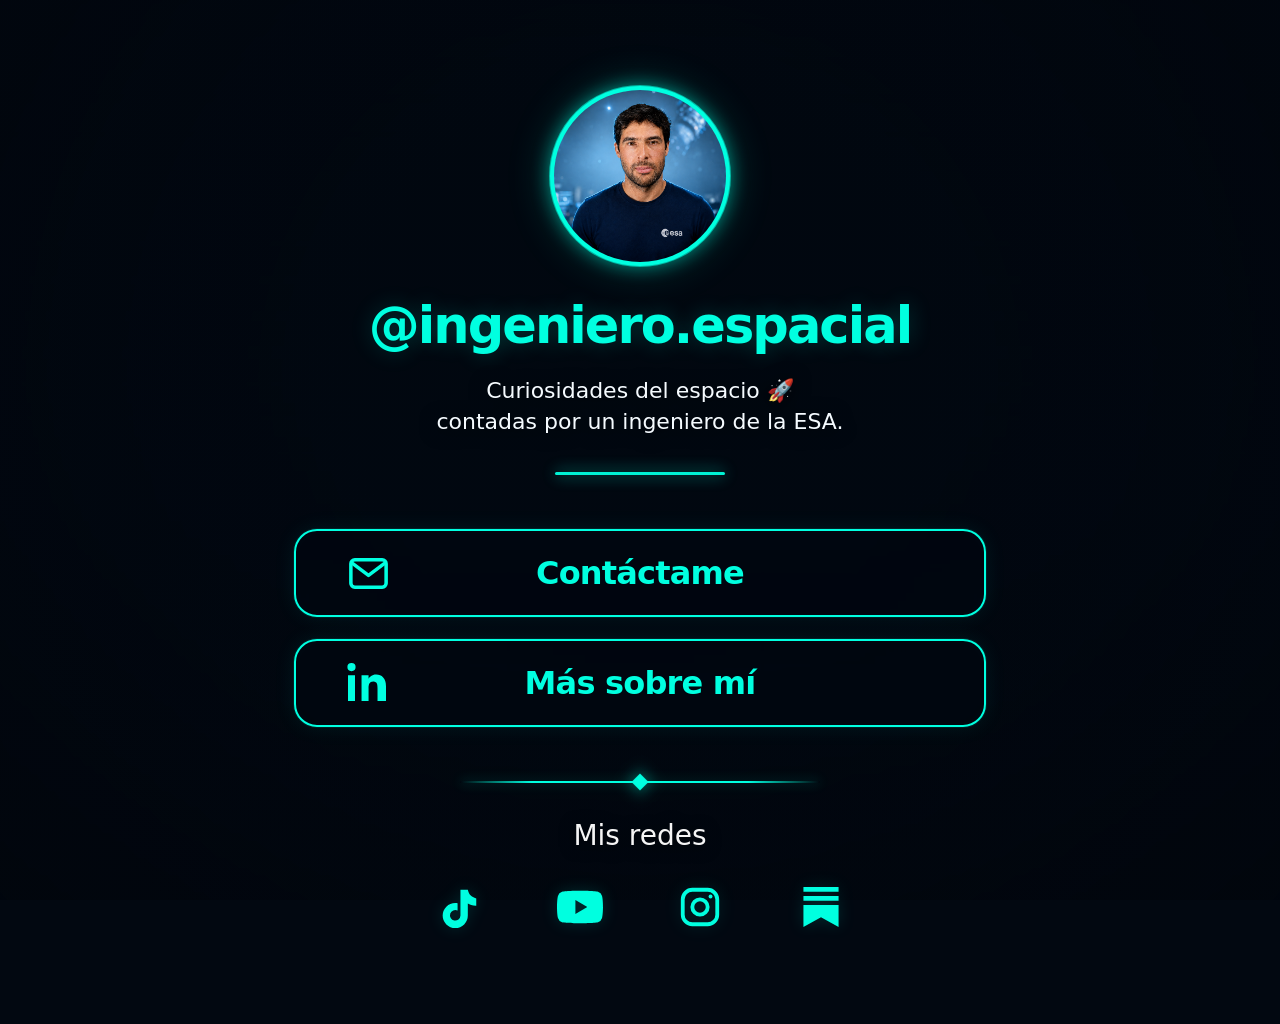
==== index.html @ 64fdab6a "Add files via upload" ====
<!doctype html>
<html lang="es">
<head>
  <meta charset="utf-8" />
  <meta name="viewport" content="width=device-width,initial-scale=1,viewport-fit=cover" />
  <meta name="theme-color" content="#020811" />
  <title>Ingeniero Espacial · Links</title>
  <meta name="description" content="Curiosidades del espacio contadas por un ingeniero de la ESA." />
  <link rel="icon" href="assets/favicon.svg" type="image/svg+xml" />

  <style>
    :root{
      --cyan:#00ffe0;
      --bg:#020811;
      --white:#f5fbff;
      --muted:rgba(245,251,255,.86);
      --cyan-soft:rgba(0,255,224,.12);
      --cyan-glow:rgba(0,255,224,.35);
    }

    *{box-sizing:border-box}
    html,body{min-height:100%;margin:0}

    body{
      min-height:100svh;
      font-family:Inter,ui-sans-serif,system-ui,-apple-system,BlinkMacSystemFont,"Segoe UI",Roboto,Arial,sans-serif;
      color:var(--white);
      background:var(--bg);
      overflow-x:hidden;
    }

    .space-bg{
      position:fixed;
      inset:0;
      z-index:-2;
      background:
        linear-gradient(180deg,rgba(0,5,12,.02) 0%,rgba(0,5,12,.06) 42%,rgba(0,5,12,.18) 100%),
        url("assets/space-bg.png") center top/cover no-repeat;
      transform:translateZ(0);
    }

    .space-bg::after{
      content:"";
      position:absolute;
      inset:0;
      background:
        radial-gradient(circle at 50% 42%,transparent 0 34%,rgba(0,4,10,.08) 60%,rgba(0,4,10,.35) 100%),
        linear-gradient(180deg,rgba(0,0,0,.08),rgba(0,0,0,.02) 58%,rgba(0,0,0,.08));
      pointer-events:none;
    }

    .page{
      width:min(760px,100%);
      min-height:100svh;
      margin:0 auto;
      padding:clamp(72px,8vh,118px) 34px 88px;
      display:flex;
      flex-direction:column;
      align-items:center;
      text-align:center;
    }

    .avatar-shell{
      width:clamp(152px,23vw,206px);
      aspect-ratio:1;
      border-radius:50%;
      padding:4px;
      background:var(--cyan);
      box-shadow:
        0 0 0 1px rgba(0,255,224,.58),
        0 0 18px rgba(0,255,224,.52),
        0 0 44px rgba(0,255,224,.22);
      flex:0 0 auto;
    }

    .avatar-shell img{
      width:100%;
      height:100%;
      border-radius:50%;
      display:block;
      object-fit:cover;
      object-position:center;
      background:#04121d;
    }

    h1{
      margin:34px 0 0;
      color:var(--cyan);
      font-size:clamp(38px,7vw,62px);
      line-height:1.03;
      font-weight:760;
      letter-spacing:-.038em;
      text-shadow:0 0 22px rgba(0,255,224,.22);
    }

    .bio{
      max-width:610px;
      margin:22px auto 0;
      color:var(--white);
      font-size:clamp(18px,3.5vw,27px);
      line-height:1.45;
      font-weight:430;
      text-shadow:0 2px 18px rgba(0,0,0,.88);
    }

    .accent-line{
      width:170px;
      height:3px;
      margin:34px auto 0;
      border-radius:999px;
      background:var(--cyan);
      box-shadow:0 0 16px rgba(0,255,224,.75);
      opacity:.95;
    }

    .links{
      width:100%;
      margin-top:54px;
      display:flex;
      flex-direction:column;
      gap:22px;
    }

    .main-link{
      min-height:102px;
      width:100%;
      display:grid;
      grid-template-columns:104px 1fr 104px;
      align-items:center;
      padding:0 20px;
      border:2px solid var(--cyan);
      border-radius:26px;
      color:var(--cyan);
      text-decoration:none;
      background:rgba(0,8,18,.18);
      box-shadow:
        inset 0 0 26px rgba(0,255,224,.015),
        0 0 0 1px rgba(0,255,224,.08),
        0 0 22px rgba(0,255,224,.08);
      backdrop-filter:blur(2px);
      -webkit-backdrop-filter:blur(2px);
      transition:transform .18s ease,background .18s ease,box-shadow .18s ease;
    }

    .main-link:hover{
      transform:translateY(-3px);
      background:rgba(0,255,224,.075);
      box-shadow:
        inset 0 0 30px rgba(0,255,224,.035),
        0 0 28px rgba(0,255,224,.2);
    }

    .main-link:active{transform:translateY(0)}

    .main-link .link-icon{
      width:58px;
      height:58px;
      display:flex;
      align-items:center;
      justify-content:center;
      justify-self:center;
      color:var(--cyan);
    }

    .main-link .link-icon svg{
      width:47px;
      height:47px;
      display:block;
      fill:none;
      stroke:currentColor;
      stroke-width:1.8;
      stroke-linecap:round;
      stroke-linejoin:round;
    }

    .main-link .linkedin-icon svg{
      fill:currentColor;
      stroke:none;
      width:48px;
      height:48px;
    }

    .main-link strong{
      grid-column:2;
      font-size:clamp(26px,5vw,39px);
      line-height:1;
      font-weight:650;
      letter-spacing:-.025em;
    }

    .network-divider{
      width:min(360px,65%);
      height:2px;
      margin:54px auto 0;
      position:relative;
      background:linear-gradient(90deg,transparent,var(--cyan) 20%,var(--cyan) 80%,transparent);
      box-shadow:0 0 12px rgba(0,255,224,.32);
    }

    .network-divider::after{
      content:"";
      position:absolute;
      left:50%;
      top:50%;
      width:12px;
      height:12px;
      background:var(--cyan);
      transform:translate(-50%,-50%) rotate(45deg);
      box-shadow:0 0 16px rgba(0,255,224,.7);
    }

    .social-title{
      margin:36px 0 0;
      font-size:clamp(20px,3.5vw,28px);
      font-weight:420;
      color:rgba(255,255,255,.96);
      text-shadow:0 2px 15px rgba(0,0,0,.85);
    }

    .socials{
      width:min(420px,100%);
      margin-top:26px;
      display:flex;
      align-items:center;
      justify-content:space-between;
      gap:24px;
    }

    .social-link{
      width:58px;
      height:58px;
      color:var(--cyan);
      display:flex;
      align-items:center;
      justify-content:center;
      text-decoration:none;
      filter:drop-shadow(0 0 8px rgba(0,255,224,.15));
      transition:transform .16s ease,filter .16s ease;
    }

    .social-link:hover{
      transform:translateY(-3px) scale(1.05);
      filter:drop-shadow(0 0 11px rgba(0,255,224,.55));
    }

    .social-link svg{
      width:46px;
      height:46px;
      fill:currentColor;
      display:block;
    }

    .social-link.instagram svg{
      fill:none;
      stroke:currentColor;
      stroke-width:2;
      stroke-linecap:round;
      stroke-linejoin:round;
    }

    .social-link.linkedin svg{width:43px;height:43px}
    .social-link.substack svg{width:40px;height:40px}

    @media (max-width:560px){
      .page{padding:64px 20px 74px}
      .avatar-shell{width:148px}
      h1{margin-top:28px;font-size:39px}
      .bio{margin-top:18px;font-size:18px;max-width:330px}
      .accent-line{width:118px;margin-top:28px;height:2px}
      .links{margin-top:44px;gap:18px}
      .main-link{
        min-height:82px;
        grid-template-columns:72px 1fr 72px;
        padding:0 12px;
        border-radius:20px;
      }
      .main-link .link-icon{width:46px;height:46px}
      .main-link .link-icon svg{width:38px;height:38px}
      .main-link .linkedin-icon svg{width:39px;height:39px}
      .main-link strong{font-size:27px}
      .network-divider{margin-top:42px;width:56%}
      .social-title{margin-top:28px;font-size:20px}
      .socials{margin-top:22px;width:min(310px,92%);gap:16px}
      .social-link{width:48px;height:48px}
      .social-link svg{width:38px;height:38px}
      .space-bg{background-position:center top}
    }

    @media (min-width:1000px){
      .page{padding-top:86px}
      .avatar-shell{width:180px}
      h1{font-size:51px}
      .bio{font-size:22px}
      .main-link{min-height:88px;border-radius:23px}
      .main-link strong{font-size:32px}
    }

    @media (prefers-reduced-motion:reduce){
      *,*::before,*::after{scroll-behavior:auto!important;transition:none!important}
    }
  </style>
</head>

<body>
  <div class="space-bg" aria-hidden="true"></div>

  <main class="page">
    <div class="avatar-shell">
      <img src="assets/perfil4.png" alt="Ingeniero Espacial" onerror="this.src='assets/profile-placeholder.svg'" />
    </div>

    <h1>@ingeniero.espacial</h1>

    <p class="bio">
      Curiosidades del espacio 🚀<br>
      contadas por un ingeniero de la ESA.
    </p>

    <div class="accent-line" aria-hidden="true"></div>

    <nav class="links" aria-label="Enlaces principales">
      <a class="main-link" href="mailto:rg.juanpa@gmail.com" aria-label="Contáctame por email">
        <span class="link-icon" aria-hidden="true">
          <svg viewBox="0 0 24 24">
            <rect x="3" y="5" width="18" height="14" rx="2"></rect>
            <path d="m4 7 8 6 8-6"></path>
          </svg>
        </span>
        <strong>Contáctame</strong>
      </a>

      <a class="main-link" href="https://www.linkedin.com/in/juanpablorg/" target="_blank" rel="noopener" aria-label="Más sobre mí en LinkedIn">
        <span class="link-icon linkedin-icon" aria-hidden="true">
          <svg viewBox="0 0 24 24">
            <path d="M5.5 8.1H2V21h3.5V8.1ZM3.75 2A2.05 2.05 0 1 0 3.75 6.1 2.05 2.05 0 0 0 3.75 2ZM21 13.6c0-3.9-2.1-5.8-4.9-5.8-2.25 0-3.25 1.25-3.82 2.12V8.1H8.77V21h3.51v-6.4c0-1.68.32-3.3 2.4-3.3 2.05 0 2.08 1.92 2.08 3.4V21H21v-7.4Z"/>
          </svg>
        </span>
        <strong>Más sobre mí</strong>
      </a>
    </nav>

    <div class="network-divider" aria-hidden="true"></div>
    <div class="social-title">Mis redes</div>

    <nav class="socials" aria-label="Redes sociales">
      <a class="social-link" href="https://www.tiktok.com/@ingenieroespacial" target="_blank" rel="noopener" aria-label="TikTok">
        <svg viewBox="0 0 24 24" aria-hidden="true">
          <path d="M16.6 3c.48 2.38 1.84 3.8 4.4 4.53v3.8c-1.84.05-3.45-.51-4.4-1.13v6.24A6.56 6.56 0 1 1 10.04 9.9c.42 0 .83.04 1.22.11v3.87a2.73 2.73 0 1 0 1.5 2.56V3h3.84Z"/>
        </svg>
      </a>

      <a class="social-link" href="https://www.youtube.com/@Ingeniero.Espacial" target="_blank" rel="noopener" aria-label="YouTube">
        <svg viewBox="0 0 24 24" aria-hidden="true">
          <path d="M23.5 6.2a3 3 0 0 0-2.12-2.12C19.5 3.58 12 3.58 12 3.58s-7.5 0-9.38.5A3 3 0 0 0 .5 6.2C0 8.08 0 12 0 12s0 3.92.5 5.8a3 3 0 0 0 2.12 2.12c1.88.5 9.38.5 9.38.5s7.5 0 9.38-.5a3 3 0 0 0 2.12-2.12C24 15.92 24 12 24 12s0-3.92-.5-5.8ZM9.6 15.6V8.4l6.23 3.6L9.6 15.6Z"/>
        </svg>
      </a>

      <a class="social-link instagram" href="https://www.instagram.com/ingeniero.espacial/" target="_blank" rel="noopener" aria-label="Instagram">
        <svg viewBox="0 0 24 24" aria-hidden="true">
          <rect x="3" y="3" width="18" height="18" rx="5"></rect>
          <circle cx="12" cy="12" r="4"></circle>
          <circle cx="17.5" cy="6.5" r="1" fill="currentColor" stroke="none"></circle>
        </svg>
      </a>

      <a class="social-link substack" href="https://ingenieroespacial.substack.com/" target="_blank" rel="noopener" aria-label="Substack">
        <svg viewBox="0 0 24 24" aria-hidden="true">
          <path d="M22.54 0H1.46v2.84h21.08V0ZM22.54 5.41H1.46v2.83h21.08V5.41ZM1.46 10.81V24L12 18.08 22.54 24V10.81H1.46Z"/>
        </svg>
      </a>
    </nav>
  </main>
</body>
</html>
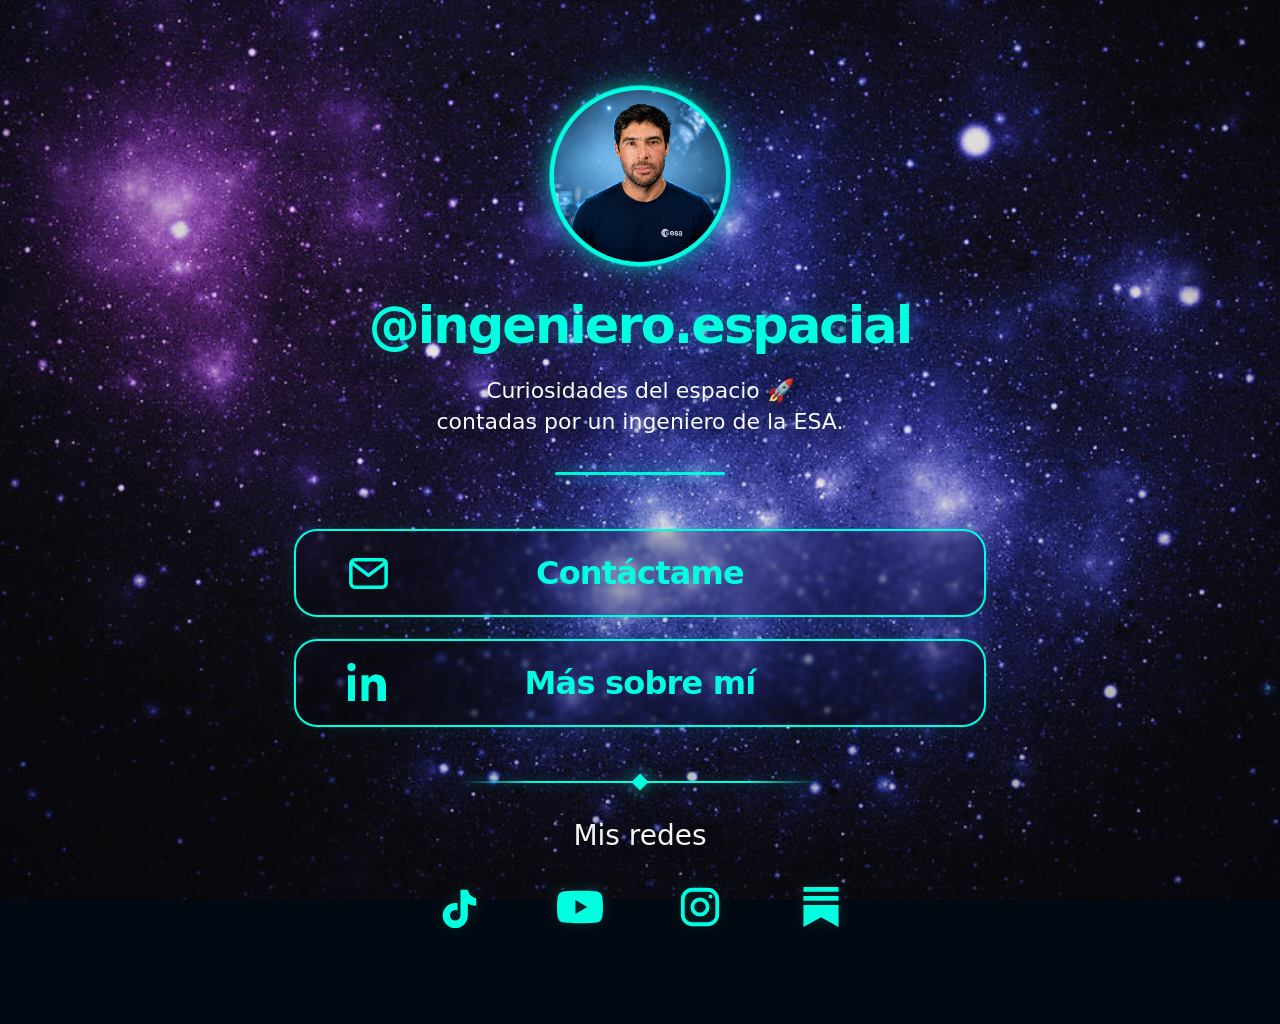
==== commit 4e7e09b7: "Add files via upload" ====
--- a/index.html
+++ b/index.html
@@ -35,7 +35,7 @@
       z-index:-2;
       background:
         linear-gradient(180deg,rgba(0,5,12,.02) 0%,rgba(0,5,12,.06) 42%,rgba(0,5,12,.18) 100%),
-        url("assets/space-bg.png") center top/cover no-repeat;
+        url("assets/space-bg.jpg") center top/cover no-repeat;
       transform:translateZ(0);
     }
 
@@ -262,28 +262,100 @@
     .social-link.substack svg{width:40px;height:40px}
 
     @media (max-width:560px){
-      .page{padding:64px 20px 74px}
-      .avatar-shell{width:148px}
-      h1{margin-top:28px;font-size:39px}
-      .bio{margin-top:18px;font-size:18px;max-width:330px}
-      .accent-line{width:118px;margin-top:28px;height:2px}
-      .links{margin-top:44px;gap:18px}
+      .page{
+        padding:clamp(42px,12vw,64px) clamp(12px,5vw,20px) 64px;
+      }
+      .avatar-shell{width:clamp(118px,39vw,148px)}
+      h1{
+        margin-top:clamp(20px,7vw,28px);
+        font-size:clamp(28px,10.2vw,39px);
+        line-height:1.04;
+        letter-spacing:-.045em;
+        max-width:100%;
+        overflow-wrap:anywhere;
+      }
+      .bio{
+        margin-top:clamp(12px,4.5vw,18px);
+        font-size:clamp(15px,4.7vw,18px);
+        line-height:1.42;
+        max-width:min(330px,94vw);
+      }
+      .accent-line{
+        width:clamp(90px,31vw,118px);
+        margin-top:clamp(22px,7vw,28px);
+        height:2px;
+      }
+      .links{
+        margin-top:clamp(30px,11vw,44px);
+        gap:clamp(14px,4.5vw,18px);
+      }
       .main-link{
-        min-height:82px;
-        grid-template-columns:72px 1fr 72px;
-        padding:0 12px;
-        border-radius:20px;
-      }
-      .main-link .link-icon{width:46px;height:46px}
-      .main-link .link-icon svg{width:38px;height:38px}
-      .main-link .linkedin-icon svg{width:39px;height:39px}
-      .main-link strong{font-size:27px}
-      .network-divider{margin-top:42px;width:56%}
-      .social-title{margin-top:28px;font-size:20px}
-      .socials{margin-top:22px;width:min(310px,92%);gap:16px}
-      .social-link{width:48px;height:48px}
-      .social-link svg{width:38px;height:38px}
+        min-height:clamp(70px,21vw,82px);
+        grid-template-columns:clamp(54px,18vw,72px) 1fr clamp(54px,18vw,72px);
+        padding:0 clamp(8px,3vw,12px);
+        border-radius:clamp(16px,5vw,20px);
+      }
+      .main-link .link-icon{
+        width:clamp(38px,12vw,46px);
+        height:clamp(38px,12vw,46px);
+      }
+      .main-link .link-icon svg{
+        width:clamp(31px,10vw,38px);
+        height:clamp(31px,10vw,38px);
+      }
+      .main-link .linkedin-icon svg{
+        width:clamp(32px,10.5vw,39px);
+        height:clamp(32px,10.5vw,39px);
+      }
+      .main-link strong{
+        font-size:clamp(21px,7.1vw,27px);
+        white-space:nowrap;
+      }
+      .network-divider{
+        margin-top:clamp(32px,11vw,42px);
+        width:56%;
+      }
+      .social-title{
+        margin-top:clamp(22px,7vw,28px);
+        font-size:clamp(17px,5.2vw,20px);
+      }
+      .socials{
+        margin-top:clamp(16px,5.7vw,22px);
+        width:min(310px,94%);
+        gap:clamp(8px,4vw,16px);
+      }
+      .social-link{
+        width:clamp(38px,12.5vw,48px);
+        height:clamp(38px,12.5vw,48px);
+      }
+      .social-link svg{
+        width:clamp(30px,10vw,38px);
+        height:clamp(30px,10vw,38px);
+      }
+      .social-link.substack svg{
+        width:clamp(28px,9vw,36px);
+        height:clamp(28px,9vw,36px);
+      }
       .space-bg{background-position:center top}
+    }
+
+    @media (max-width:390px){
+      .page{padding-left:12px;padding-right:12px}
+      h1{font-size:clamp(27px,9.5vw,35px)}
+      .bio{max-width:92vw}
+      .main-link{border-width:1.5px}
+      .main-link strong{font-size:clamp(20px,6.8vw,25px)}
+      .socials{width:min(280px,92%)}
+    }
+
+    @media (max-width:340px){
+      h1{font-size:28px}
+      .main-link{
+        grid-template-columns:48px 1fr 48px;
+        min-height:66px;
+      }
+      .main-link strong{font-size:20px}
+      .bio{font-size:14px}
     }
 
     @media (min-width:1000px){
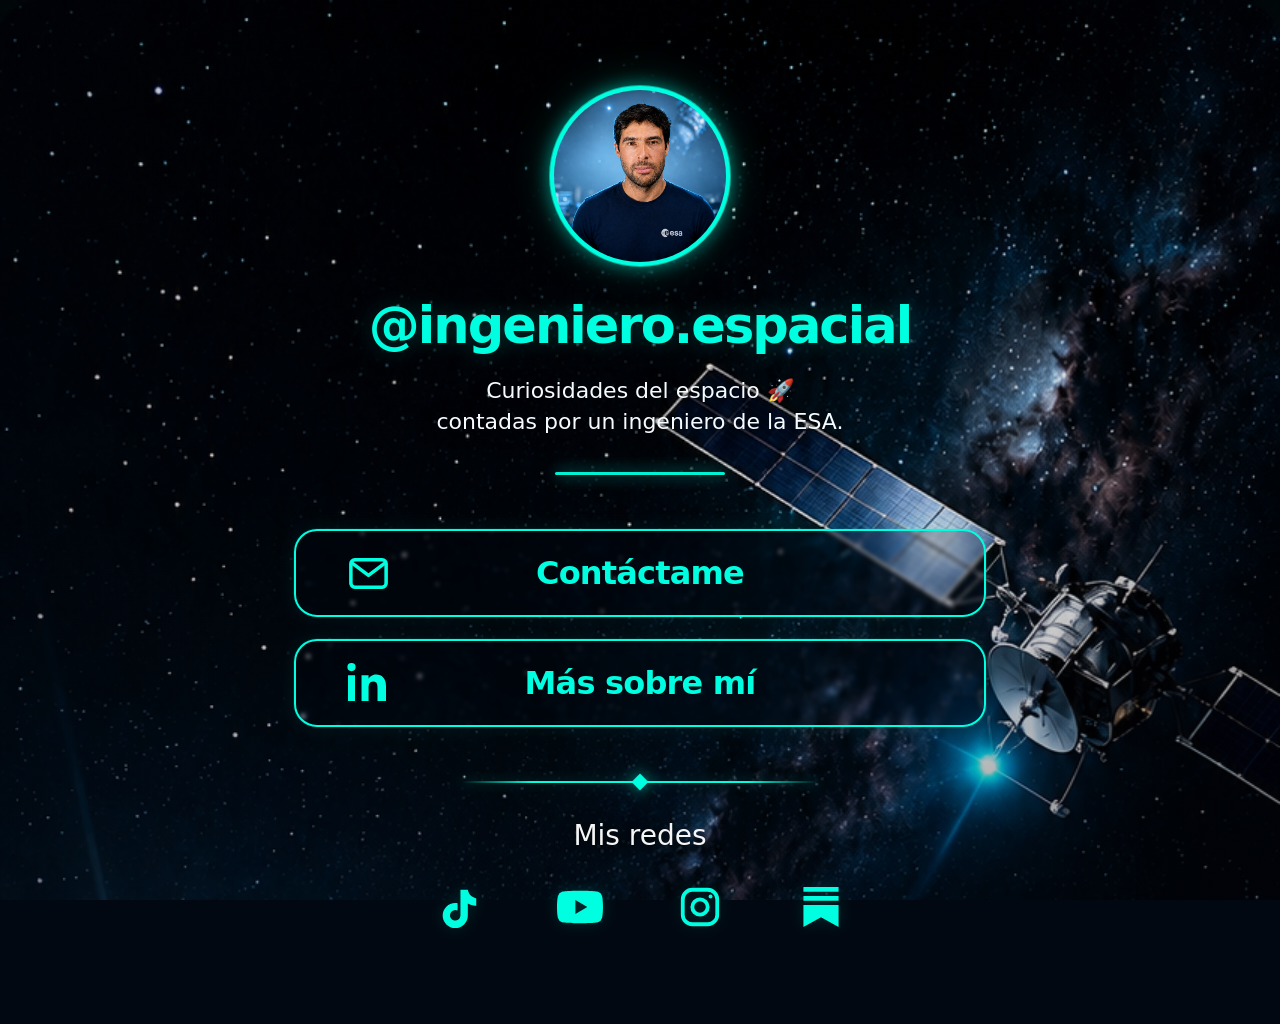
==== commit 2fc529dd: "Change background image from JPG to PNG" ====
--- a/index.html
+++ b/index.html
@@ -35,7 +35,7 @@
       z-index:-2;
       background:
         linear-gradient(180deg,rgba(0,5,12,.02) 0%,rgba(0,5,12,.06) 42%,rgba(0,5,12,.18) 100%),
-        url("assets/space-bg.jpg") center top/cover no-repeat;
+        url("assets/space-bg.png") center top/cover no-repeat;
       transform:translateZ(0);
     }
 
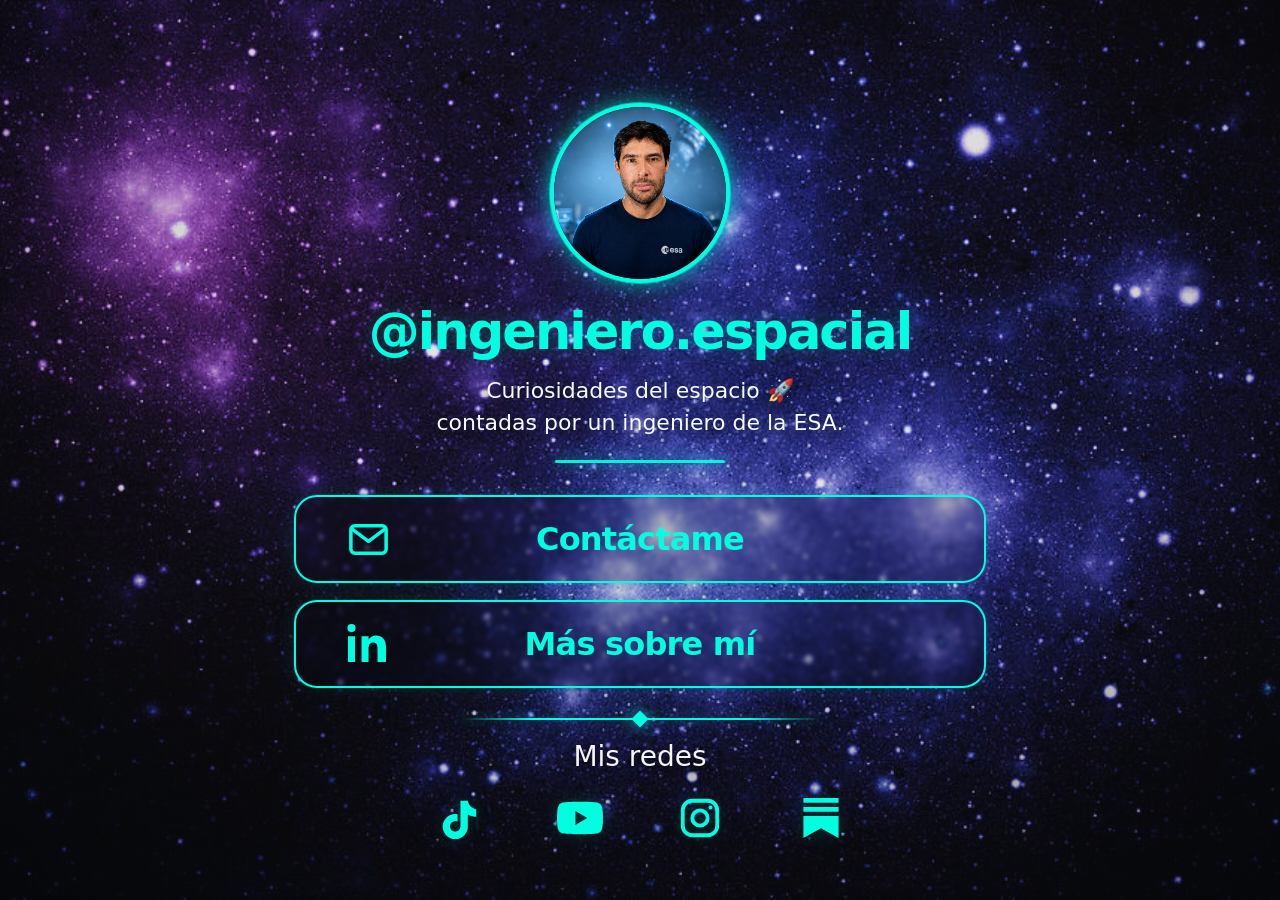
==== commit cc1e9155: "Add files via upload" ====
--- a/index.html
+++ b/index.html
@@ -35,7 +35,7 @@
       z-index:-2;
       background:
         linear-gradient(180deg,rgba(0,5,12,.02) 0%,rgba(0,5,12,.06) 42%,rgba(0,5,12,.18) 100%),
-        url("assets/space-bg.png") center top/cover no-repeat;
+        url("assets/space-bg.jpg") center top/cover no-repeat;
       transform:translateZ(0);
     }
 
@@ -51,13 +51,16 @@
 
     .page{
       width:min(760px,100%);
+      height:100svh;
       min-height:100svh;
       margin:0 auto;
-      padding:clamp(72px,8vh,118px) 34px 88px;
+      padding:clamp(20px,4.5vh,54px) 34px clamp(18px,4vh,46px);
       display:flex;
       flex-direction:column;
       align-items:center;
+      justify-content:center;
       text-align:center;
+      overflow:hidden;
     }
 
     .avatar-shell{
@@ -84,7 +87,7 @@
     }
 
     h1{
-      margin:34px 0 0;
+      margin:clamp(12px,2.6vh,26px) 0 0;
       color:var(--cyan);
       font-size:clamp(38px,7vw,62px);
       line-height:1.03;
@@ -95,7 +98,7 @@
 
     .bio{
       max-width:610px;
-      margin:22px auto 0;
+      margin:clamp(8px,1.8vh,16px) auto 0;
       color:var(--white);
       font-size:clamp(18px,3.5vw,27px);
       line-height:1.45;
@@ -106,7 +109,7 @@
     .accent-line{
       width:170px;
       height:3px;
-      margin:34px auto 0;
+      margin:clamp(12px,2.4vh,24px) auto 0;
       border-radius:999px;
       background:var(--cyan);
       box-shadow:0 0 16px rgba(0,255,224,.75);
@@ -115,14 +118,14 @@
 
     .links{
       width:100%;
-      margin-top:54px;
+      margin-top:clamp(18px,3.6vh,36px);
       display:flex;
       flex-direction:column;
-      gap:22px;
+      gap:clamp(10px,1.8vh,18px);
     }
 
     .main-link{
-      min-height:102px;
+      min-height:clamp(66px,9.2vh,88px);
       width:100%;
       display:grid;
       grid-template-columns:104px 1fr 104px;
@@ -191,7 +194,7 @@
     .network-divider{
       width:min(360px,65%);
       height:2px;
-      margin:54px auto 0;
+      margin:clamp(18px,3.4vh,34px) auto 0;
       position:relative;
       background:linear-gradient(90deg,transparent,var(--cyan) 20%,var(--cyan) 80%,transparent);
       box-shadow:0 0 12px rgba(0,255,224,.32);
@@ -210,7 +213,7 @@
     }
 
     .social-title{
-      margin:36px 0 0;
+      margin:clamp(12px,2.2vh,22px) 0 0;
       font-size:clamp(20px,3.5vw,28px);
       font-weight:420;
       color:rgba(255,255,255,.96);
@@ -219,7 +222,7 @@
 
     .socials{
       width:min(420px,100%);
-      margin-top:26px;
+      margin-top:clamp(10px,1.8vh,18px);
       display:flex;
       align-items:center;
       justify-content:space-between;
@@ -263,11 +266,11 @@
 
     @media (max-width:560px){
       .page{
-        padding:clamp(42px,12vw,64px) clamp(12px,5vw,20px) 64px;
+        padding:clamp(14px,3.2vh,28px) clamp(12px,5vw,20px) clamp(12px,2.8vh,24px);
       }
       .avatar-shell{width:clamp(118px,39vw,148px)}
       h1{
-        margin-top:clamp(20px,7vw,28px);
+        margin-top:clamp(10px,2.4vh,20px);
         font-size:clamp(28px,10.2vw,39px);
         line-height:1.04;
         letter-spacing:-.045em;
@@ -275,22 +278,22 @@
         overflow-wrap:anywhere;
       }
       .bio{
-        margin-top:clamp(12px,4.5vw,18px);
+        margin-top:clamp(7px,1.5vh,12px);
         font-size:clamp(15px,4.7vw,18px);
         line-height:1.42;
         max-width:min(330px,94vw);
       }
       .accent-line{
         width:clamp(90px,31vw,118px);
-        margin-top:clamp(22px,7vw,28px);
+        margin-top:clamp(10px,2vh,18px);
         height:2px;
       }
       .links{
-        margin-top:clamp(30px,11vw,44px);
-        gap:clamp(14px,4.5vw,18px);
+        margin-top:clamp(14px,2.8vh,26px);
+        gap:clamp(8px,1.4vh,14px);
       }
       .main-link{
-        min-height:clamp(70px,21vw,82px);
+        min-height:clamp(58px,8.8vh,72px);
         grid-template-columns:clamp(54px,18vw,72px) 1fr clamp(54px,18vw,72px);
         padding:0 clamp(8px,3vw,12px);
         border-radius:clamp(16px,5vw,20px);
@@ -312,15 +315,15 @@
         white-space:nowrap;
       }
       .network-divider{
-        margin-top:clamp(32px,11vw,42px);
+        margin-top:clamp(14px,2.7vh,24px);
         width:56%;
       }
       .social-title{
-        margin-top:clamp(22px,7vw,28px);
+        margin-top:clamp(10px,2vh,18px);
         font-size:clamp(17px,5.2vw,20px);
       }
       .socials{
-        margin-top:clamp(16px,5.7vw,22px);
+        margin-top:clamp(8px,1.5vh,14px);
         width:min(310px,94%);
         gap:clamp(8px,4vw,16px);
       }
@@ -365,6 +368,46 @@
       .bio{font-size:22px}
       .main-link{min-height:88px;border-radius:23px}
       .main-link strong{font-size:32px}
+    }
+
+
+    /* Compactación vertical: garantiza que todo el contenido quepa en pantalla */
+    @media (max-height:760px){
+      .page{padding-top:12px;padding-bottom:12px}
+      .avatar-shell{width:clamp(96px,17vh,132px)}
+      h1{margin-top:10px;font-size:clamp(27px,5.2vh,38px)}
+      .bio{margin-top:7px;font-size:clamp(14px,2.45vh,18px);line-height:1.32}
+      .accent-line{margin-top:10px;width:100px}
+      .links{margin-top:14px;gap:9px}
+      .main-link{min-height:58px;border-radius:17px}
+      .main-link .link-icon{width:38px;height:38px}
+      .main-link .link-icon svg,.main-link .linkedin-icon svg{width:31px;height:31px}
+      .main-link strong{font-size:clamp(20px,3.7vh,27px)}
+      .network-divider{margin-top:14px}
+      .social-title{margin-top:10px;font-size:17px}
+      .socials{margin-top:8px}
+      .social-link{width:38px;height:38px}
+      .social-link svg{width:30px;height:30px}
+      .social-link.substack svg{width:29px;height:29px}
+    }
+
+    @media (max-height:640px){
+      .page{padding-top:8px;padding-bottom:8px}
+      .avatar-shell{width:92px;padding:3px}
+      h1{margin-top:7px;font-size:27px}
+      .bio{margin-top:5px;font-size:13px;line-height:1.25}
+      .accent-line{margin-top:7px;width:82px;height:1.5px}
+      .links{margin-top:9px;gap:7px}
+      .main-link{min-height:50px;border-radius:14px}
+      .main-link .link-icon{width:32px;height:32px}
+      .main-link .link-icon svg,.main-link .linkedin-icon svg{width:27px;height:27px}
+      .main-link strong{font-size:19px}
+      .network-divider{margin-top:9px}
+      .social-title{margin-top:7px;font-size:15px}
+      .socials{margin-top:5px}
+      .social-link{width:32px;height:32px}
+      .social-link svg{width:26px;height:26px}
+      .social-link.substack svg{width:25px;height:25px}
     }
 
     @media (prefers-reduced-motion:reduce){
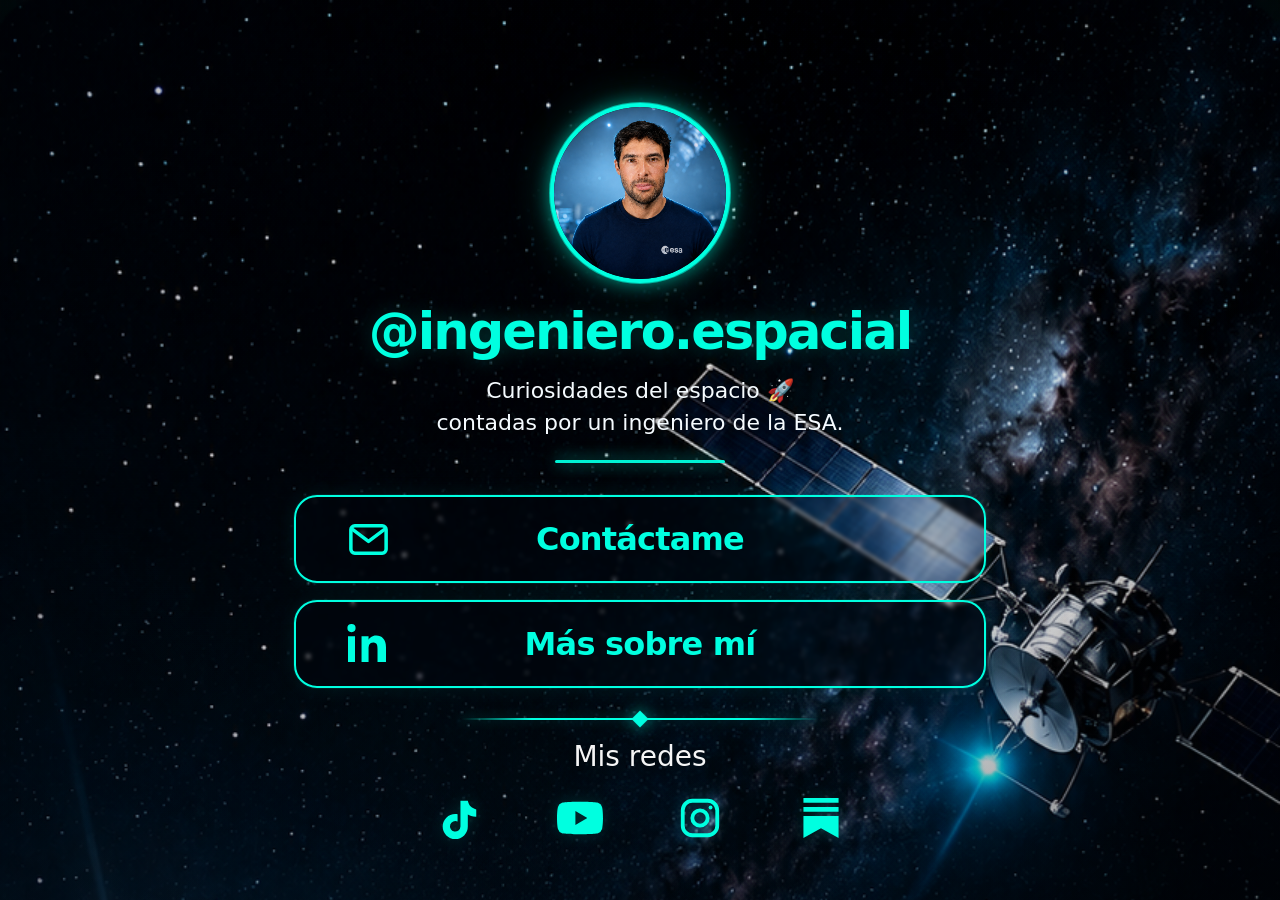
==== commit b23c4150: "Update index.html" ====
--- a/index.html
+++ b/index.html
@@ -35,7 +35,7 @@
       z-index:-2;
       background:
         linear-gradient(180deg,rgba(0,5,12,.02) 0%,rgba(0,5,12,.06) 42%,rgba(0,5,12,.18) 100%),
-        url("assets/space-bg.jpg") center top/cover no-repeat;
+        url("assets/space-bg.png") center top/cover no-repeat;
       transform:translateZ(0);
     }
 
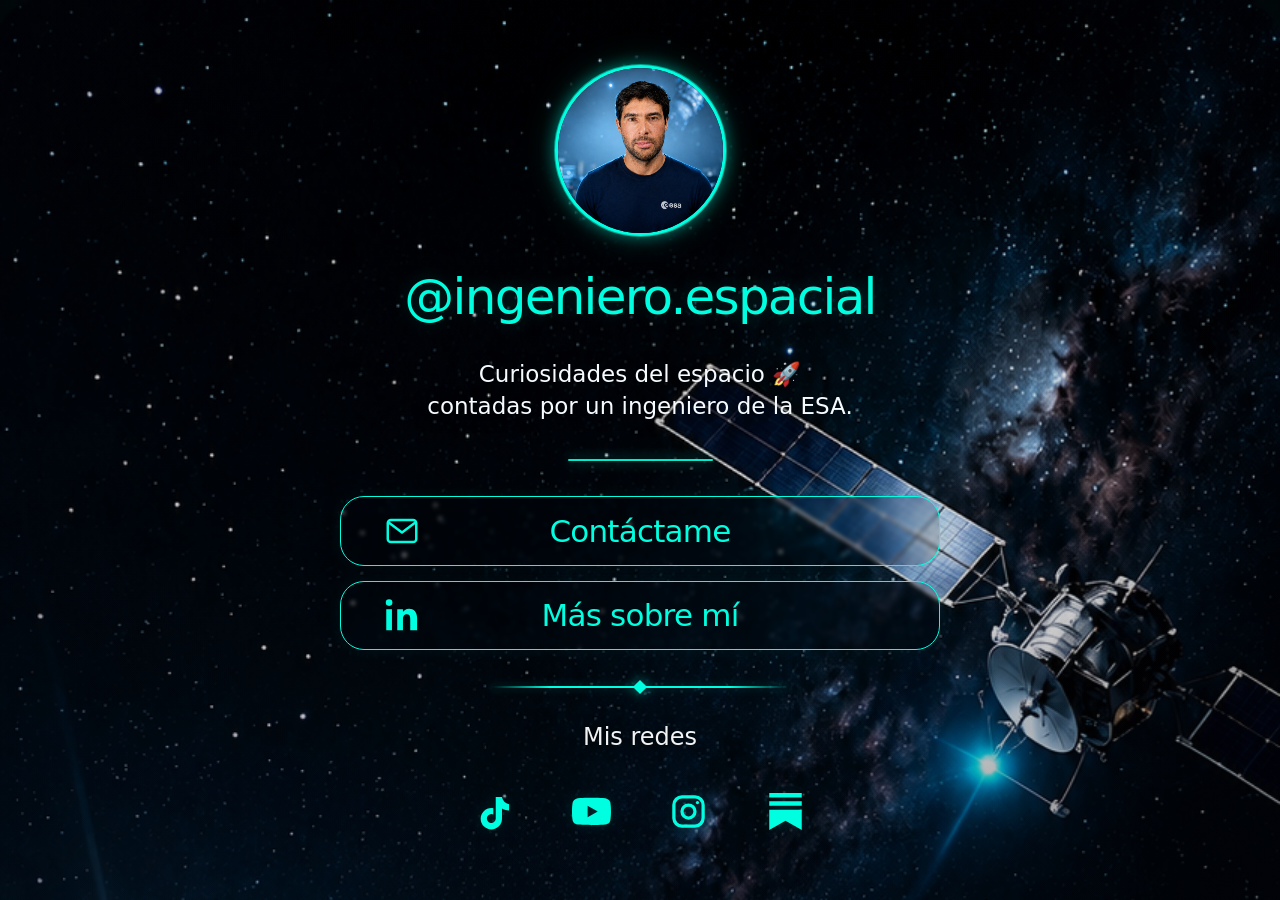
==== commit 60e2f995: "Add files via upload" ====
--- a/index.html
+++ b/index.html
@@ -54,25 +54,25 @@
       height:100svh;
       min-height:100svh;
       margin:0 auto;
-      padding:clamp(20px,4.5vh,54px) 34px clamp(18px,4vh,46px);
+      padding:clamp(18px,3.2vh,40px) clamp(18px,4vw,32px);
       display:flex;
       flex-direction:column;
       align-items:center;
-      justify-content:center;
+      justify-content:space-evenly;
       text-align:center;
       overflow:hidden;
     }
 
     .avatar-shell{
-      width:clamp(152px,23vw,206px);
+      width:clamp(126px,19vmin,184px);
       aspect-ratio:1;
       border-radius:50%;
-      padding:4px;
+      padding:3px;
       background:var(--cyan);
       box-shadow:
-        0 0 0 1px rgba(0,255,224,.58),
-        0 0 18px rgba(0,255,224,.52),
-        0 0 44px rgba(0,255,224,.22);
+        0 0 0 1px rgba(0,255,224,.5),
+        0 0 16px rgba(0,255,224,.46),
+        0 0 34px rgba(0,255,224,.18);
       flex:0 0 auto;
     }
 
@@ -87,77 +87,75 @@
     }
 
     h1{
-      margin:clamp(12px,2.6vh,26px) 0 0;
+      margin:0;
       color:var(--cyan);
-      font-size:clamp(38px,7vw,62px);
-      line-height:1.03;
-      font-weight:760;
-      letter-spacing:-.038em;
-      text-shadow:0 0 22px rgba(0,255,224,.22);
+      font-size:clamp(30px,6.2vw,50px);
+      line-height:1.04;
+      font-weight:520;
+      letter-spacing:-.035em;
+      text-shadow:0 0 18px rgba(0,255,224,.18);
+      white-space:nowrap;
     }
 
     .bio{
-      max-width:610px;
-      margin:clamp(8px,1.8vh,16px) auto 0;
+      max-width:580px;
+      margin:0;
       color:var(--white);
-      font-size:clamp(18px,3.5vw,27px);
-      line-height:1.45;
-      font-weight:430;
-      text-shadow:0 2px 18px rgba(0,0,0,.88);
+      font-size:clamp(16px,2.8vw,23px);
+      line-height:1.38;
+      font-weight:360;
+      text-shadow:0 2px 16px rgba(0,0,0,.88);
     }
 
     .accent-line{
-      width:170px;
-      height:3px;
-      margin:clamp(12px,2.4vh,24px) auto 0;
+      width:clamp(105px,19vw,145px);
+      height:2px;
+      margin:0 auto;
       border-radius:999px;
       background:var(--cyan);
-      box-shadow:0 0 16px rgba(0,255,224,.75);
-      opacity:.95;
+      box-shadow:0 0 13px rgba(0,255,224,.62);
+      opacity:.92;
     }
 
     .links{
-      width:100%;
-      margin-top:clamp(18px,3.6vh,36px);
+      width:min(600px,92vw);
+      margin:0;
       display:flex;
       flex-direction:column;
-      gap:clamp(10px,1.8vh,18px);
+      gap:clamp(10px,1.7vh,16px);
     }
 
     .main-link{
-      min-height:clamp(66px,9.2vh,88px);
+      min-height:clamp(58px,7.7vh,76px);
       width:100%;
       display:grid;
-      grid-template-columns:104px 1fr 104px;
-      align-items:center;
-      padding:0 20px;
-      border:2px solid var(--cyan);
-      border-radius:26px;
+      grid-template-columns:clamp(64px,11vw,86px) 1fr clamp(64px,11vw,86px);
+      align-items:center;
+      padding:0 clamp(10px,2.2vw,18px);
+      border:1.5px solid var(--cyan);
+      border-radius:clamp(18px,2.8vw,24px);
       color:var(--cyan);
       text-decoration:none;
-      background:rgba(0,8,18,.18);
+      background:rgba(0,8,18,.14);
       box-shadow:
-        inset 0 0 26px rgba(0,255,224,.015),
-        0 0 0 1px rgba(0,255,224,.08),
-        0 0 22px rgba(0,255,224,.08);
+        inset 0 0 22px rgba(0,255,224,.012),
+        0 0 18px rgba(0,255,224,.06);
       backdrop-filter:blur(2px);
       -webkit-backdrop-filter:blur(2px);
       transition:transform .18s ease,background .18s ease,box-shadow .18s ease;
     }
 
     .main-link:hover{
-      transform:translateY(-3px);
-      background:rgba(0,255,224,.075);
-      box-shadow:
-        inset 0 0 30px rgba(0,255,224,.035),
-        0 0 28px rgba(0,255,224,.2);
+      transform:translateY(-2px);
+      background:rgba(0,255,224,.065);
+      box-shadow:0 0 24px rgba(0,255,224,.16);
     }
 
     .main-link:active{transform:translateY(0)}
 
     .main-link .link-icon{
-      width:58px;
-      height:58px;
+      width:clamp(38px,6vw,48px);
+      height:clamp(38px,6vw,48px);
       display:flex;
       align-items:center;
       justify-content:center;
@@ -166,12 +164,12 @@
     }
 
     .main-link .link-icon svg{
-      width:47px;
-      height:47px;
+      width:clamp(30px,4.8vw,38px);
+      height:clamp(30px,4.8vw,38px);
       display:block;
       fill:none;
       stroke:currentColor;
-      stroke-width:1.8;
+      stroke-width:1.55;
       stroke-linecap:round;
       stroke-linejoin:round;
     }
@@ -179,25 +177,26 @@
     .main-link .linkedin-icon svg{
       fill:currentColor;
       stroke:none;
-      width:48px;
-      height:48px;
+      width:clamp(31px,5vw,39px);
+      height:clamp(31px,5vw,39px);
     }
 
     .main-link strong{
       grid-column:2;
-      font-size:clamp(26px,5vw,39px);
+      font-size:clamp(22px,4vw,31px);
       line-height:1;
-      font-weight:650;
+      font-weight:500;
       letter-spacing:-.025em;
+      white-space:nowrap;
     }
 
     .network-divider{
-      width:min(360px,65%);
-      height:2px;
-      margin:clamp(18px,3.4vh,34px) auto 0;
+      width:min(300px,55vw);
+      height:1.5px;
+      margin:0 auto;
       position:relative;
       background:linear-gradient(90deg,transparent,var(--cyan) 20%,var(--cyan) 80%,transparent);
-      box-shadow:0 0 12px rgba(0,255,224,.32);
+      box-shadow:0 0 10px rgba(0,255,224,.28);
     }
 
     .network-divider::after{
@@ -205,50 +204,50 @@
       position:absolute;
       left:50%;
       top:50%;
-      width:12px;
-      height:12px;
+      width:10px;
+      height:10px;
       background:var(--cyan);
       transform:translate(-50%,-50%) rotate(45deg);
-      box-shadow:0 0 16px rgba(0,255,224,.7);
+      box-shadow:0 0 13px rgba(0,255,224,.6);
     }
 
     .social-title{
-      margin:clamp(12px,2.2vh,22px) 0 0;
-      font-size:clamp(20px,3.5vw,28px);
-      font-weight:420;
-      color:rgba(255,255,255,.96);
-      text-shadow:0 2px 15px rgba(0,0,0,.85);
+      margin:0;
+      font-size:clamp(18px,3vw,24px);
+      font-weight:350;
+      color:rgba(255,255,255,.95);
+      text-shadow:0 2px 14px rgba(0,0,0,.85);
     }
 
     .socials{
-      width:min(420px,100%);
-      margin-top:clamp(10px,1.8vh,18px);
+      width:min(340px,82vw);
+      margin:0;
       display:flex;
       align-items:center;
       justify-content:space-between;
-      gap:24px;
+      gap:clamp(10px,3vw,20px);
     }
 
     .social-link{
-      width:58px;
-      height:58px;
+      width:clamp(38px,6vw,48px);
+      height:clamp(38px,6vw,48px);
       color:var(--cyan);
       display:flex;
       align-items:center;
       justify-content:center;
       text-decoration:none;
-      filter:drop-shadow(0 0 8px rgba(0,255,224,.15));
+      filter:drop-shadow(0 0 7px rgba(0,255,224,.12));
       transition:transform .16s ease,filter .16s ease;
     }
 
     .social-link:hover{
-      transform:translateY(-3px) scale(1.05);
-      filter:drop-shadow(0 0 11px rgba(0,255,224,.55));
+      transform:translateY(-2px) scale(1.04);
+      filter:drop-shadow(0 0 10px rgba(0,255,224,.48));
     }
 
     .social-link svg{
-      width:46px;
-      height:46px;
+      width:clamp(30px,5vw,39px);
+      height:clamp(30px,5vw,39px);
       fill:currentColor;
       display:block;
     }
@@ -261,153 +260,58 @@
       stroke-linejoin:round;
     }
 
-    .social-link.linkedin svg{width:43px;height:43px}
-    .social-link.substack svg{width:40px;height:40px}
+    .social-link.substack svg{
+      width:clamp(29px,4.8vw,37px);
+      height:clamp(29px,4.8vw,37px);
+    }
 
     @media (max-width:560px){
       .page{
-        padding:clamp(14px,3.2vh,28px) clamp(12px,5vw,20px) clamp(12px,2.8vh,24px);
+        padding-left:clamp(14px,4.8vw,20px);
+        padding-right:clamp(14px,4.8vw,20px);
       }
-      .avatar-shell{width:clamp(118px,39vw,148px)}
-      h1{
-        margin-top:clamp(10px,2.4vh,20px);
-        font-size:clamp(28px,10.2vw,39px);
-        line-height:1.04;
-        letter-spacing:-.045em;
-        max-width:100%;
-        overflow-wrap:anywhere;
-      }
-      .bio{
-        margin-top:clamp(7px,1.5vh,12px);
-        font-size:clamp(15px,4.7vw,18px);
-        line-height:1.42;
-        max-width:min(330px,94vw);
-      }
-      .accent-line{
-        width:clamp(90px,31vw,118px);
-        margin-top:clamp(10px,2vh,18px);
-        height:2px;
-      }
-      .links{
-        margin-top:clamp(14px,2.8vh,26px);
-        gap:clamp(8px,1.4vh,14px);
-      }
-      .main-link{
-        min-height:clamp(58px,8.8vh,72px);
-        grid-template-columns:clamp(54px,18vw,72px) 1fr clamp(54px,18vw,72px);
-        padding:0 clamp(8px,3vw,12px);
-        border-radius:clamp(16px,5vw,20px);
-      }
-      .main-link .link-icon{
-        width:clamp(38px,12vw,46px);
-        height:clamp(38px,12vw,46px);
-      }
-      .main-link .link-icon svg{
-        width:clamp(31px,10vw,38px);
-        height:clamp(31px,10vw,38px);
-      }
-      .main-link .linkedin-icon svg{
-        width:clamp(32px,10.5vw,39px);
-        height:clamp(32px,10.5vw,39px);
-      }
-      .main-link strong{
-        font-size:clamp(21px,7.1vw,27px);
-        white-space:nowrap;
-      }
-      .network-divider{
-        margin-top:clamp(14px,2.7vh,24px);
-        width:56%;
-      }
-      .social-title{
-        margin-top:clamp(10px,2vh,18px);
-        font-size:clamp(17px,5.2vw,20px);
-      }
-      .socials{
-        margin-top:clamp(8px,1.5vh,14px);
-        width:min(310px,94%);
-        gap:clamp(8px,4vw,16px);
-      }
-      .social-link{
-        width:clamp(38px,12.5vw,48px);
-        height:clamp(38px,12.5vw,48px);
-      }
-      .social-link svg{
-        width:clamp(30px,10vw,38px);
-        height:clamp(30px,10vw,38px);
-      }
-      .social-link.substack svg{
-        width:clamp(28px,9vw,36px);
-        height:clamp(28px,9vw,36px);
-      }
-      .space-bg{background-position:center top}
+      .avatar-shell{width:clamp(112px,35vw,146px)}
+      h1{font-size:clamp(28px,8.8vw,38px)}
+      .bio{font-size:clamp(14px,4.25vw,17px);max-width:92vw}
+      .links{width:min(560px,90vw)}
+      .main-link{grid-template-columns:clamp(52px,16vw,66px) 1fr clamp(52px,16vw,66px)}
+      .main-link strong{font-size:clamp(20px,6.4vw,25px)}
+      .socials{width:min(290px,78vw)}
     }
 
     @media (max-width:390px){
-      .page{padding-left:12px;padding-right:12px}
-      h1{font-size:clamp(27px,9.5vw,35px)}
-      .bio{max-width:92vw}
-      .main-link{border-width:1.5px}
-      .main-link strong{font-size:clamp(20px,6.8vw,25px)}
-      .socials{width:min(280px,92%)}
-    }
-
-    @media (max-width:340px){
-      h1{font-size:28px}
-      .main-link{
-        grid-template-columns:48px 1fr 48px;
-        min-height:66px;
-      }
-      .main-link strong{font-size:20px}
-      .bio{font-size:14px}
-    }
-
-    @media (min-width:1000px){
-      .page{padding-top:86px}
-      .avatar-shell{width:180px}
-      h1{font-size:51px}
-      .bio{font-size:22px}
-      .main-link{min-height:88px;border-radius:23px}
-      .main-link strong{font-size:32px}
-    }
-
-
-    /* Compactación vertical: garantiza que todo el contenido quepa en pantalla */
+      h1{font-size:clamp(25px,8.1vw,31px)}
+      .bio{font-size:clamp(13px,4vw,15px)}
+      .links{width:88vw}
+      .main-link strong{font-size:clamp(18px,5.8vw,22px)}
+      .social-title{font-size:17px}
+    }
+
+    /* En pantallas bajas reducimos proporcionalmente, sin comprimir todos los espacios a cero. */
     @media (max-height:760px){
-      .page{padding-top:12px;padding-bottom:12px}
-      .avatar-shell{width:clamp(96px,17vh,132px)}
-      h1{margin-top:10px;font-size:clamp(27px,5.2vh,38px)}
-      .bio{margin-top:7px;font-size:clamp(14px,2.45vh,18px);line-height:1.32}
-      .accent-line{margin-top:10px;width:100px}
-      .links{margin-top:14px;gap:9px}
-      .main-link{min-height:58px;border-radius:17px}
-      .main-link .link-icon{width:38px;height:38px}
-      .main-link .link-icon svg,.main-link .linkedin-icon svg{width:31px;height:31px}
-      .main-link strong{font-size:clamp(20px,3.7vh,27px)}
-      .network-divider{margin-top:14px}
-      .social-title{margin-top:10px;font-size:17px}
-      .socials{margin-top:8px}
-      .social-link{width:38px;height:38px}
-      .social-link svg{width:30px;height:30px}
-      .social-link.substack svg{width:29px;height:29px}
+      .page{padding-top:10px;padding-bottom:10px}
+      .avatar-shell{width:clamp(96px,16vh,124px)}
+      h1{font-size:clamp(25px,4.5vh,34px)}
+      .bio{font-size:clamp(13px,2.25vh,16px);line-height:1.3}
+      .links{gap:8px}
+      .main-link{min-height:clamp(50px,7.3vh,58px)}
+      .main-link strong{font-size:clamp(18px,3.4vh,23px)}
+      .main-link .link-icon{width:34px;height:34px}
+      .main-link .link-icon svg,.main-link .linkedin-icon svg{width:28px;height:28px}
+      .social-title{font-size:16px}
+      .social-link{width:34px;height:34px}
+      .social-link svg{width:27px;height:27px}
+      .social-link.substack svg{width:26px;height:26px}
     }
 
     @media (max-height:640px){
-      .page{padding-top:8px;padding-bottom:8px}
-      .avatar-shell{width:92px;padding:3px}
-      h1{margin-top:7px;font-size:27px}
-      .bio{margin-top:5px;font-size:13px;line-height:1.25}
-      .accent-line{margin-top:7px;width:82px;height:1.5px}
-      .links{margin-top:9px;gap:7px}
-      .main-link{min-height:50px;border-radius:14px}
-      .main-link .link-icon{width:32px;height:32px}
-      .main-link .link-icon svg,.main-link .linkedin-icon svg{width:27px;height:27px}
-      .main-link strong{font-size:19px}
-      .network-divider{margin-top:9px}
-      .social-title{margin-top:7px;font-size:15px}
-      .socials{margin-top:5px}
-      .social-link{width:32px;height:32px}
-      .social-link svg{width:26px;height:26px}
-      .social-link.substack svg{width:25px;height:25px}
+      .avatar-shell{width:88px}
+      h1{font-size:24px}
+      .bio{font-size:12px}
+      .main-link{min-height:46px;border-radius:14px}
+      .main-link strong{font-size:18px}
+      .social-title{font-size:14px}
+      .socials{width:min(250px,76vw)}
     }
 
     @media (prefers-reduced-motion:reduce){
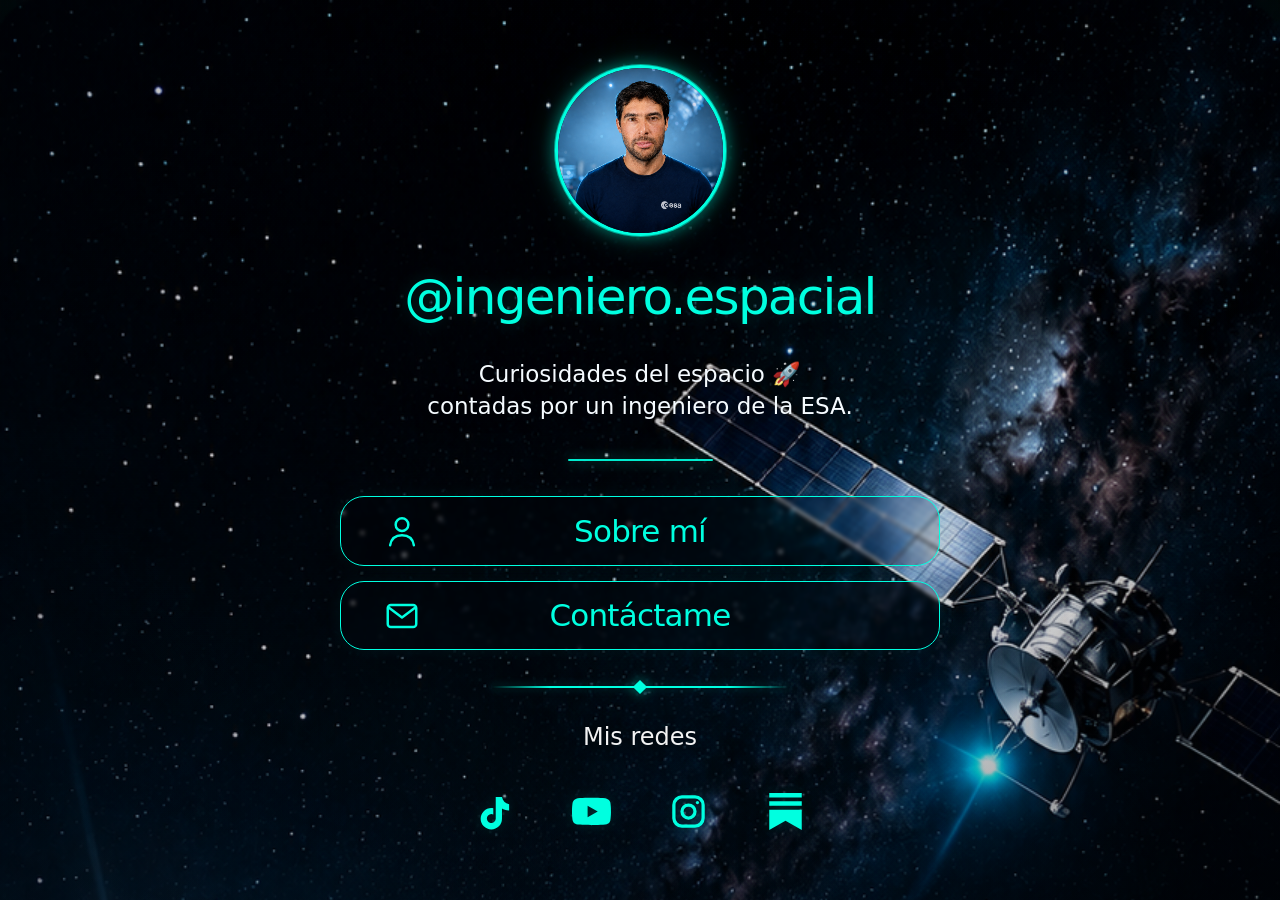
==== commit a63245f7: "Add files via upload" ====
--- a/index.html
+++ b/index.html
@@ -338,6 +338,16 @@
     <div class="accent-line" aria-hidden="true"></div>
 
     <nav class="links" aria-label="Enlaces principales">
+      <a class="main-link" href="./sobre-mi/" aria-label="Sobre mí">
+        <span class="link-icon" aria-hidden="true">
+          <svg viewBox="0 0 24 24">
+            <circle cx="12" cy="8" r="4"></circle>
+            <path d="M4.5 21c.7-4.2 3.2-6.3 7.5-6.3s6.8 2.1 7.5 6.3"></path>
+          </svg>
+        </span>
+        <strong>Sobre mí</strong>
+      </a>
+
       <a class="main-link" href="mailto:rg.juanpa@gmail.com" aria-label="Contáctame por email">
         <span class="link-icon" aria-hidden="true">
           <svg viewBox="0 0 24 24">
@@ -347,15 +357,6 @@
         </span>
         <strong>Contáctame</strong>
       </a>
-
-      <a class="main-link" href="https://www.linkedin.com/in/juanpablorg/" target="_blank" rel="noopener" aria-label="Más sobre mí en LinkedIn">
-        <span class="link-icon linkedin-icon" aria-hidden="true">
-          <svg viewBox="0 0 24 24">
-            <path d="M5.5 8.1H2V21h3.5V8.1ZM3.75 2A2.05 2.05 0 1 0 3.75 6.1 2.05 2.05 0 0 0 3.75 2ZM21 13.6c0-3.9-2.1-5.8-4.9-5.8-2.25 0-3.25 1.25-3.82 2.12V8.1H8.77V21h3.51v-6.4c0-1.68.32-3.3 2.4-3.3 2.05 0 2.08 1.92 2.08 3.4V21H21v-7.4Z"/>
-          </svg>
-        </span>
-        <strong>Más sobre mí</strong>
-      </a>
     </nav>
 
     <div class="network-divider" aria-hidden="true"></div>
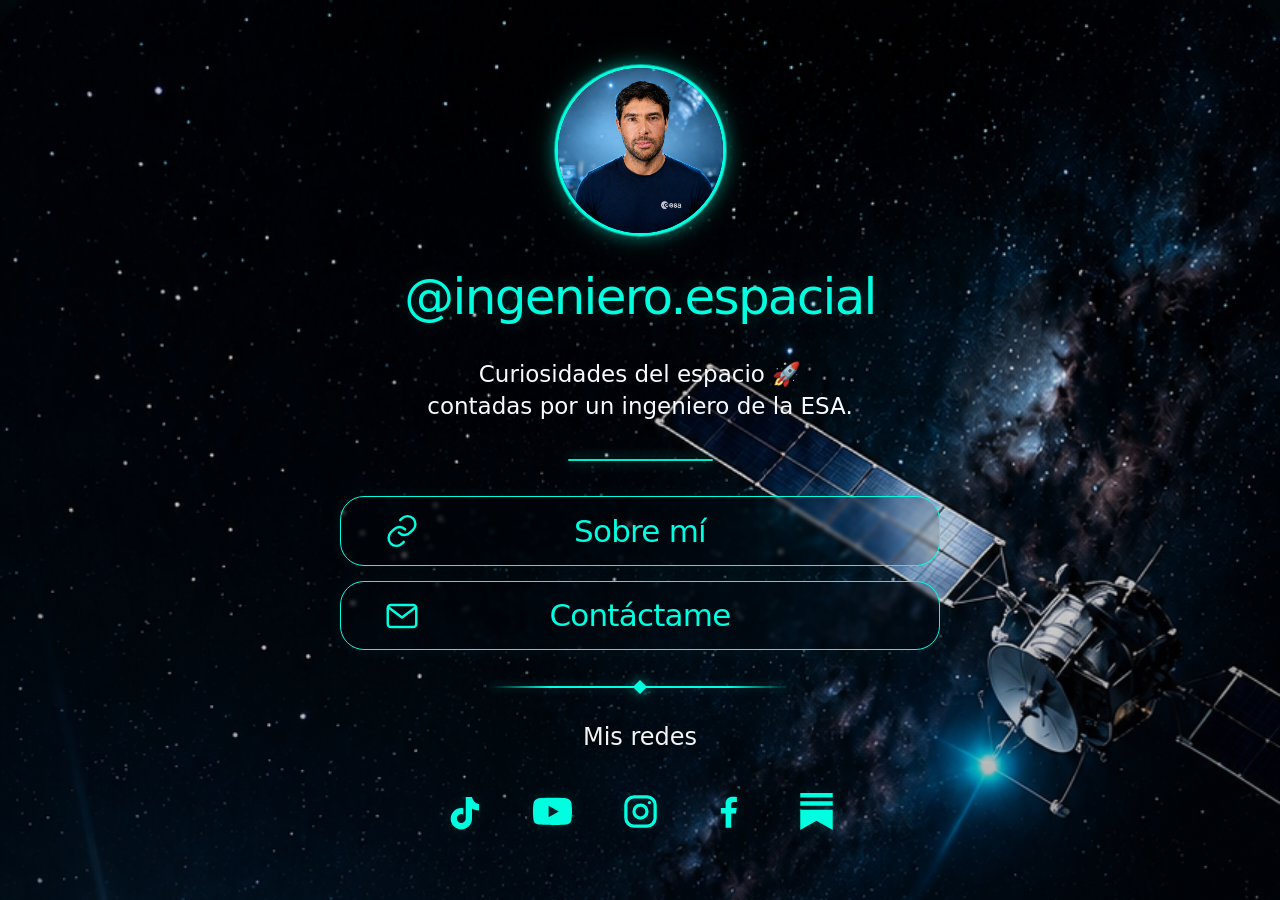
==== commit 3befc66d: "Add files via upload" ====
--- a/index.html
+++ b/index.html
@@ -220,7 +220,7 @@
     }
 
     .socials{
-      width:min(340px,82vw);
+      width:min(400px,86vw);
       margin:0;
       display:flex;
       align-items:center;
@@ -276,7 +276,7 @@
       .links{width:min(560px,90vw)}
       .main-link{grid-template-columns:clamp(52px,16vw,66px) 1fr clamp(52px,16vw,66px)}
       .main-link strong{font-size:clamp(20px,6.4vw,25px)}
-      .socials{width:min(290px,78vw)}
+      .socials{width:min(340px,84vw)}
     }
 
     @media (max-width:390px){
@@ -311,7 +311,7 @@
       .main-link{min-height:46px;border-radius:14px}
       .main-link strong{font-size:18px}
       .social-title{font-size:14px}
-      .socials{width:min(250px,76vw)}
+      .socials{width:min(300px,82vw)}
     }
 
     @media (prefers-reduced-motion:reduce){
@@ -341,8 +341,8 @@
       <a class="main-link" href="./sobre-mi/" aria-label="Sobre mí">
         <span class="link-icon" aria-hidden="true">
           <svg viewBox="0 0 24 24">
-            <circle cx="12" cy="8" r="4"></circle>
-            <path d="M4.5 21c.7-4.2 3.2-6.3 7.5-6.3s6.8 2.1 7.5 6.3"></path>
+            <path d="M10 13a5 5 0 0 0 7.07.07l2-2a5 5 0 0 0-7.07-7.07l-1.15 1.15"></path>
+            <path d="M14 11a5 5 0 0 0-7.07-.07l-2 2A5 5 0 0 0 12 20l1.15-1.15"></path>
           </svg>
         </span>
         <strong>Sobre mí</strong>
@@ -383,6 +383,12 @@
         </svg>
       </a>
 
+      <a class="social-link" href="https://www.facebook.com/people/Ingeniero-Espacial/61588651452227/" target="_blank" rel="noopener" aria-label="Facebook">
+        <svg viewBox="0 0 24 24" aria-hidden="true">
+          <path d="M13.7 22v-8.7h2.9l.44-3.4H13.7V7.73c0-.98.27-1.65 1.68-1.65h1.79V3.04c-.31-.04-1.37-.13-2.61-.13-2.58 0-4.35 1.58-4.35 4.48V9.9H7.29v3.4h2.92V22h3.49Z"/>
+        </svg>
+      </a>
+
       <a class="social-link substack" href="https://ingenieroespacial.substack.com/" target="_blank" rel="noopener" aria-label="Substack">
         <svg viewBox="0 0 24 24" aria-hidden="true">
           <path d="M22.54 0H1.46v2.84h21.08V0ZM22.54 5.41H1.46v2.83h21.08V5.41ZM1.46 10.81V24L12 18.08 22.54 24V10.81H1.46Z"/>
